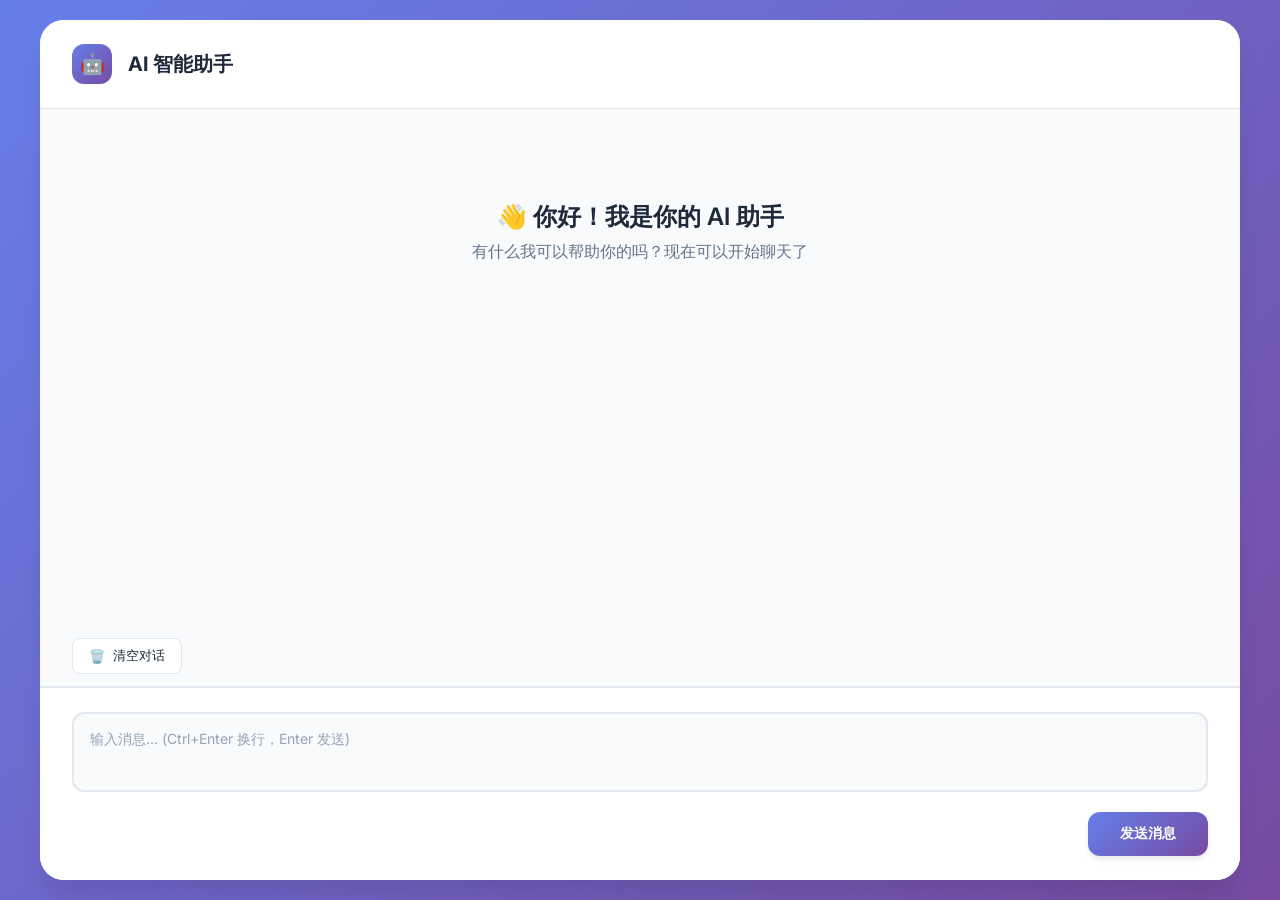
==== spring-ai-chat/src/main/resources/META-INF/resources/spring/ai/chat/index.html @ 581dc32d "feat(chat): 添加聊天UI配置和技能参数功能 - 新增ChatUiConfiguration配置类，集成聊天客户端和MCP工具 - 添加ChatUiProperties配置属性，支持RAG和" ====
<!DOCTYPE html>
<html lang="zh-CN">
<head>
    <title>AI 聊天</title>
    <meta charset="UTF-8">
    <meta name="renderer" content="webkit">
    <meta http-equiv="X-UA-Compatible" content="IE=edge,chrome=1">
    <meta name="viewport" content="width=device-width, initial-scale=1">
    <script src="/marked@17.0.1/lib/marked.umd.js"></script>
    <link href="https://fonts.googleapis.com/css2?family=Inter:wght@300;400;500;600;700&display=swap" rel="stylesheet">
    <style>
        :root {
            --primary-color: #6366f1;
            --primary-hover: #4f46e5;
            --secondary-color: #f1f5f9;
            --text-primary: #1e293b;
            --text-secondary: #64748b;
            --text-muted: #94a3b8;
            --bg-primary: #ffffff;
            --bg-secondary: #f8fafc;
            --border-color: #e2e8f0;
            --success-color: #10b981;
            --error-color: #ef4444;
            --shadow-sm: 0 1px 2px 0 rgba(0, 0, 0, 0.05);
            --shadow-md: 0 4px 6px -1px rgba(0, 0, 0, 0.1);
            --shadow-lg: 0 10px 15px -3px rgba(0, 0, 0, 0.1);
            --shadow-xl: 0 20px 25px -5px rgba(0, 0, 0, 0.1);
        }

        * {
            padding: 0;
            margin: 0;
            box-sizing: border-box;
        }

        body {
            font-family: 'Inter', -apple-system, BlinkMacSystemFont, 'Segoe UI', sans-serif;
            background: linear-gradient(135deg, #667eea 0%, #764ba2 100%);
            height: 100vh;
            width: 100%;
            display: flex;
            align-items: center;
            justify-content: center;
            padding: 20px;
        }

        .container {
            height: 100%;
            max-height: 900px;
            width: 100%;
            max-width: 1200px;
            border-radius: 24px;
            background: var(--bg-primary);
            box-shadow: var(--shadow-xl);
            display: flex;
            flex-direction: column;
            overflow: hidden;
        }

        /* Header */
        .header {
            padding: 24px 32px;
            border-bottom: 1px solid var(--border-color);
            background: var(--bg-primary);
            display: flex;
            align-items: center;
            justify-content: space-between;
            flex-shrink: 0;
        }

        .header-left {
            display: flex;
            align-items: center;
            gap: 16px;
        }

        .logo {
            width: 40px;
            height: 40px;
            border-radius: 12px;
            background: linear-gradient(135deg, #667eea 0%, #764ba2 100%);
            display: flex;
            align-items: center;
            justify-content: center;
            font-size: 20px;
        }

        .header-title {
            font-size: 20px;
            font-weight: 700;
            color: var(--text-primary);
        }

        .header-actions {
            display: flex;
            gap: 8px;
        }

        /* Toolbar */
        .toolbar {
            padding: 12px 32px;
            border-bottom: 1px solid var(--border-color);
            background: var(--bg-secondary);
            display: flex;
            gap: 8px;
            flex-wrap: wrap;
            flex-shrink: 0;
        }

        .toolbar-btn {
            height: 36px;
            padding: 0 16px;
            border: 1px solid var(--border-color);
            background: var(--bg-primary);
            cursor: pointer;
            border-radius: 8px;
            display: flex;
            align-items: center;
            gap: 8px;
            font-size: 13px;
            font-weight: 500;
            color: var(--text-primary);
            transition: all 0.2s;
        }

        .toolbar-btn:hover {
            background: var(--primary-color);
            color: white;
            border-color: var(--primary-color);
            transform: translateY(-1px);
            box-shadow: var(--shadow-md);
        }

        .toolbar-btn:active {
            transform: translateY(0);
        }

        /* Chat Content */
        .content {
            flex: 1;
            padding: 32px;
            overflow-y: auto;
            background: var(--bg-secondary);
        }

        .content::-webkit-scrollbar {
            width: 8px;
        }

        .content::-webkit-scrollbar-track {
            background: transparent;
        }

        .content::-webkit-scrollbar-thumb {
            background: var(--border-color);
            border-radius: 4px;
        }

        .content::-webkit-scrollbar-thumb:hover {
            background: var(--text-muted);
        }

        .welcome-message {
            text-align: center;
            padding: 60px 20px;
            color: var(--text-secondary);
        }

        .welcome-message h2 {
            font-size: 24px;
            font-weight: 600;
            margin-bottom: 8px;
            color: var(--text-primary);
        }

        .item {
            margin-bottom: 24px;
            display: flex;
            width: 100%;
            animation: slideIn 0.3s ease-out;
        }

        @keyframes slideIn {
            from {
                opacity: 0;
                transform: translateY(10px);
            }
            to {
                opacity: 1;
                transform: translateY(0);
            }
        }

        /*.item.item-right {*/
        /*    justify-content: flex-end;*/
        /*}*/

        /*.item.item-center {*/
        /*    justify-content: center;*/
        /*}*/

        /*.item.item-center span {*/
        /*    font-size: 12px;*/
        /*    padding: 6px 12px;*/
        /*    color: var(--text-muted);*/
        /*    background: var(--secondary-color);*/
        /*    border-radius: 12px;*/
        /*}*/

        .bubble {
            max-width: 70%;
            padding: 16px 20px;
            border-radius: 16px;
            position: relative;
            color: var(--text-primary);
            word-wrap: break-word;
            word-break: normal;
            line-height: 1.6;
            box-shadow: var(--shadow-sm);
            order: 2;
        }

        .item-right {
            justify-content: flex-end;
        }

        .item-left .bubble {
            background: var(--bg-primary);
            border: 1px solid var(--border-color);
            border-top-left-radius: 4px;
        }

        .bubble-actions {
            display: flex;
            gap: 8px;
            margin-top: 12px;
            padding-top: 12px;
            border-top: 1px solid var(--border-color);
            opacity: 0;
            transition: opacity 0.2s;
        }

        .bubble:hover .bubble-actions {
            opacity: 1;
        }

        .bubble-action-btn {
            padding: 6px 12px;
            background: var(--bg-secondary);
            border: 1px solid var(--border-color);
            border-radius: 6px;
            font-size: 12px;
            color: var(--text-secondary);
            cursor: pointer;
            transition: all 0.2s;
            display: flex;
            align-items: center;
            gap: 4px;
        }

        .bubble-action-btn:hover {
            background: var(--primary-color);
            color: white;
            border-color: var(--primary-color);
        }

        .item-right .bubble {
            background: linear-gradient(135deg, #667eea 0%, #764ba2 100%);
            color: white;
            border-top-right-radius: 4px;
            justify-content: end;
        }

        .avatar {
            width: 40px;
            height: 40px;
            border-radius: 50%;
            margin: 0 12px;
            flex-shrink: 0;
            overflow: hidden;
            box-shadow: var(--shadow-sm);
        }

        .avatar img {
            width: 100%;
            height: 100%;
            object-fit: cover;
        }

        .item-right .avatar {
            order: 3;
        }

        .item-left .avatar {
            order: 1;
        }

        /* Input Area */
        .input-area {
            border-top: 1px solid var(--border-color);
            padding: 24px 32px;
            background: var(--bg-primary);
            flex-shrink: 0;
        }

        textarea {
            width: 100%;
            min-height: 80px;
            padding: 16px;
            font-size: 14px;
            font-family: inherit;
            border: 2px solid var(--border-color);
            border-radius: 12px;
            resize: none;
            outline: none;
            transition: all 0.2s;
            background: var(--bg-secondary);
        }

        textarea:focus {
            border-color: var(--primary-color);
            background: var(--bg-primary);
            box-shadow: 0 0 0 3px rgba(99, 102, 241, 0.1);
        }

        textarea::placeholder {
            color: var(--text-muted);
        }

        .button-area {
            display: flex;
            justify-content: flex-end;
            margin-top: 16px;
        }

        .button-area button {
            height: 44px;
            padding: 0 32px;
            background: linear-gradient(135deg, #667eea 0%, #764ba2 100%);
            color: white;
            border: none;
            border-radius: 12px;
            font-size: 14px;
            font-weight: 600;
            cursor: pointer;
            transition: all 0.2s;
            box-shadow: var(--shadow-md);
        }

        .button-area button:hover:not(:disabled) {
            transform: translateY(-2px);
            box-shadow: var(--shadow-lg);
        }

        .button-area button:active:not(:disabled) {
            transform: translateY(0);
        }

        .button-area button:disabled {
            opacity: 0.6;
            cursor: not-allowed;
        }

        /* Modal */
        .modal-overlay {
            position: fixed;
            top: 0;
            left: 0;
            width: 100%;
            height: 100%;
            background: rgba(0, 0, 0, 0.5);
            backdrop-filter: blur(4px);
            z-index: 1000;
            display: flex;
            justify-content: center;
            align-items: center;
            animation: fadeIn 0.2s ease-out;
        }

        @keyframes fadeIn {
            from { opacity: 0; }
            to { opacity: 1; }
        }

        .modal-content {
            background: var(--bg-primary);
            border-radius: 16px;
            width: 90%;
            max-width: 900px;
            max-height: 80vh;
            display: flex;
            flex-direction: column;
            box-shadow: var(--shadow-xl);
            animation: slideUp 0.3s ease-out;
        }

        @keyframes slideUp {
            from {
                opacity: 0;
                transform: translateY(20px);
            }
            to {
                opacity: 1;
                transform: translateY(0);
            }
        }

        .modal-header {
            display: flex;
            justify-content: space-between;
            align-items: center;
            padding: 24px 32px;
            border-bottom: 1px solid var(--border-color);
        }

        .modal-header h3 {
            font-size: 20px;
            font-weight: 600;
            color: var(--text-primary);
        }

        .close-button {
            width: 32px;
            height: 32px;
            border-radius: 8px;
            display: flex;
            align-items: center;
            justify-content: center;
            cursor: pointer;
            font-size: 24px;
            color: var(--text-muted);
            transition: all 0.2s;
        }

        .close-button:hover {
            background: var(--secondary-color);
            color: var(--text-primary);
        }

        .modal-body {
            padding: 32px;
            overflow-y: auto;
            flex: 1;
        }

        /* Table */
        .knowledge-table {
            width: 100%;
            border-collapse: collapse;
            margin-top: 8px;
        }

        .knowledge-table th,
        .knowledge-table td {
            padding: 16px 12px;
            text-align: left;
            border-bottom: 1px solid var(--border-color);
        }

        .knowledge-table th {
            background: var(--secondary-color);
            font-weight: 600;
            color: var(--text-secondary);
            font-size: 12px;
            text-transform: uppercase;
            letter-spacing: 0.5px;
        }

        .knowledge-table tr:hover {
            background: var(--bg-secondary);
        }

        .action-btn {
            padding: 6px 12px;
            border: 1px solid var(--border-color);
            background: var(--bg-primary);
            cursor: pointer;
            border-radius: 6px;
            font-size: 12px;
            font-weight: 500;
            transition: all 0.2s;
        }

        .action-btn:hover {
            background: var(--error-color);
            color: white;
            border-color: var(--error-color);
        }

        /* Toast */
        #toast-notification {
            position: fixed;
            top: 24px;
            left: 50%;
            transform: translateX(-50%) translateY(-100px);
            padding: 14px 28px;
            border-radius: 12px;
            color: white;
            font-weight: 600;
            font-size: 14px;
            opacity: 0;
            visibility: hidden;
            transition: all 0.3s;
            z-index: 2000;
            box-shadow: var(--shadow-lg);
        }

        #toast-notification.show {
            opacity: 1;
            visibility: visible;
            transform: translateX(-50%) translateY(0);
        }

        #toast-notification.success {
            background: linear-gradient(135deg, #10b981 0%, #059669 100%);
        }

        #toast-notification.error {
            background: linear-gradient(135deg, #ef4444 0%, #dc2626 100%);
        }

        /* Thinking Container */
        .thinking-container {
            margin-bottom: 16px;
            border: 1px solid var(--border-color);
            border-radius: 12px;
            background: var(--bg-secondary);
            overflow: hidden;
        }

        .thinking-header {
            padding: 12px 16px;
            background: var(--bg-primary);
            cursor: pointer;
            display: flex;
            align-items: center;
            justify-content: space-between;
            user-select: none;
            transition: background 0.2s;
        }

        .thinking-header:hover {
            background: var(--secondary-color);
        }

        .thinking-title {
            font-size: 13px;
            color: var(--text-secondary);
            font-weight: 600;
            display: flex;
            align-items: center;
            gap: 8px;
        }

        .thinking-arrow {
            font-size: 12px;
            transition: transform 0.3s;
            color: var(--text-muted);
        }

        .thinking-arrow.expanded {
            transform: rotate(90deg);
        }

        .thinking-content {
            max-height: 0;
            overflow: hidden;
            transition: max-height 0.3s ease-out;
        }

        .thinking-content.expanded {
            max-height: 500px;
            overflow-y: auto;
            border-top: 1px solid var(--border-color);
        }

        .thinking-body {
            padding: 16px;
            font-size: 13px;
            line-height: 1.6;
            color: var(--text-secondary);
        }

        /* Skills Modal Specific */
        .skills-modal-layout {
            display: flex;
            max-width: 1200px;
            gap: 0;
            flex-direction: row;
        }

        .skills-sidebar {
            width: 280px;
            border-right: 1px solid var(--border-color);
            display: flex;
            flex-direction: column;
            background: var(--bg-secondary);
        }

        .skills-sidebar-header {
            padding: 24px;
            border-bottom: 1px solid var(--border-color);
        }

        .skills-sidebar-header h3 {
            font-size: 18px;
            font-weight: 600;
            color: var(--text-primary);
        }

        .skills-list {
            flex: 1;
            overflow-y: auto;
            padding: 16px;
        }

        .skill-item {
            padding: 16px;
            margin-bottom: 12px;
            border: 1px solid var(--border-color);
            border-radius: 12px;
            cursor: pointer;
            transition: all 0.2s;
            background: var(--bg-primary);
        }

        .skill-item:hover {
            border-color: var(--primary-color);
            background: var(--bg-secondary);
            transform: translateX(4px);
        }

        .skill-item.selected {
            background: linear-gradient(135deg, rgba(99, 102, 241, 0.1) 0%, rgba(118, 75, 162, 0.1) 100%);
            border-color: var(--primary-color);
            box-shadow: 0 0 0 2px rgba(99, 102, 241, 0.1);
        }

        .skill-item-name {
            font-weight: 600;
            font-size: 14px;
            color: var(--text-primary);
        }

        .skills-detail-panel {
            flex: 1;
            display: flex;
            flex-direction: column;
            background: var(--bg-primary);
        }

        .skills-detail-header {
            padding: 24px 32px;
            border-bottom: 1px solid var(--border-color);
            display: flex;
            justify-content: space-between;
            align-items: center;
        }

        .skills-detail-title {
            font-size: 20px;
            font-weight: 600;
            color: var(--text-primary);
        }

        .skills-detail-body {
            flex: 1;
            overflow-y: auto;
            padding: 32px;
        }

        .detail-section {
            margin-bottom: 24px;
            padding: 20px;
            border-radius: 12px;
            background: var(--bg-secondary);
        }

        .detail-section-title {
            font-size: 14px;
            font-weight: 600;
            color: var(--text-secondary);
            margin-bottom: 12px;
            text-transform: uppercase;
            letter-spacing: 0.5px;
        }

        .tools-tags {
            display: flex;
            flex-wrap: wrap;
            gap: 8px;
        }

        .tool-tag {
            padding: 6px 12px;
            background: linear-gradient(135deg, rgba(99, 102, 241, 0.1) 0%, rgba(118, 75, 162, 0.1) 100%);
            color: var(--primary-color);
            border-radius: 16px;
            font-size: 12px;
            font-weight: 500;
            border: 1px solid rgba(99, 102, 241, 0.2);
        }

        .param-input-group {
            margin-bottom: 16px;
        }

        .param-label {
            display: block;
            font-size: 13px;
            font-weight: 500;
            color: var(--text-primary);
            margin-bottom: 8px;
        }

        .param-input {
            width: 100%;
            padding: 10px 14px;
            border: 2px solid var(--border-color);
            border-radius: 8px;
            font-size: 13px;
            font-family: inherit;
            transition: all 0.2s;
            outline: none;
            background: var(--bg-primary);
            color: var(--text-primary);
        }

        .param-input:focus {
            border-color: var(--primary-color);
            box-shadow: 0 0 0 3px rgba(99, 102, 241, 0.1);
        }

        .param-input.param-textarea {
            min-height: 80px;
            resize: vertical;
        }

        .param-input select {
            cursor: pointer;
            appearance: none;
            background-image: url("data:image/svg+xml,%3Csvg xmlns='http://www.w3.org/2000/svg' width='12' height='12' viewBox='0 0 12 12'%3E%3Cpath fill='%23667eea' d='M6 9L1 4h10z'/%3E%3C/svg%3E");
            background-repeat: no-repeat;
            background-position: right 12px center;
            padding-right: 36px;
        }

        .send-skill-btn {
            width: 100%;
            padding: 14px;
            background: linear-gradient(135deg, #667eea 0%, #764ba2 100%);
            color: white;
            border: none;
            border-radius: 12px;
            font-size: 14px;
            font-weight: 600;
            cursor: pointer;
            transition: all 0.2s;
            box-shadow: var(--shadow-md);
        }

        .send-skill-btn:hover {
            transform: translateY(-2px);
            box-shadow: var(--shadow-lg);
        }

        /* Responsive */
        @media (max-width: 768px) {
            body {
                padding: 0;
            }

            .container {
                border-radius: 0;
                max-height: 100vh;
            }

            .header, .toolbar, .input-area {
                padding-left: 16px;
                padding-right: 16px;
            }

            .content {
                padding: 16px;
            }

            .bubble {
                max-width: 85%;
            }

            .skills-modal-layout {
                flex-direction: column;
            }

            .skills-sidebar {
                width: 100%;
                max-height: 200px;
            }
        }
    </style>
</head>
<body>
<div class="container">
    <!-- Header -->
    <div class="header">
        <div class="header-left">
            <div class="logo">🤖</div>
            <div class="header-title">AI 智能助手</div>
        </div>
        <div class="header-actions">
            <!-- 可以添加更多头部操作按钮 -->
        </div>
    </div>

    <!-- Chat Content -->
    <div class="content" id="mainContent">
        <div class="welcome-message">
            <h2>👋 你好！我是你的 AI 助手</h2>
            <p>有什么我可以帮助你的吗？现在可以开始聊天了</p>
        </div>
    </div>

    <!-- Toolbar -->
    <div class="toolbar">
        <button class="toolbar-btn" onclick="clearChat()">
            <span>🗑️</span>
            <span>清空对话</span>
        </button>
        <button class="toolbar-btn" id="file-input-button" onclick="toggleFileUpload()" style="display: none;">
            <span>📄</span>
            <span>上传文件</span>
            <input type="file" id="file-input" accept="*/*" style="display: none;">
        </button>
        <button class="toolbar-btn" id="repo-button" onclick="openModal()" style="display: none;">
            <span>📚</span>
            <span>知识库</span>
        </button>
        <button class="toolbar-btn" id="tools-button" onclick="openToolsModal()" style="display: none;">
            <span>🔧</span>
            <span>工具库</span>
        </button>
        <button class="toolbar-btn" id="skills-button" onclick="openSkillsModal()" style="display: none;">
            <span>🧠</span>
            <span>技能库</span>
        </button>
    </div>

    <!-- Input Area -->
    <div class="input-area">
        <textarea id="textarea" placeholder="输入消息... (Ctrl+Enter 换行，Enter 发送)"></textarea>
        <div class="button-area">
            <button id="send-btn" onclick="send()">发送消息</button>
        </div>
    </div>

    <!-- Toast Notification -->
    <div id="toast-notification"></div>

    <!-- Knowledge Modal -->
    <div id="modal-overlay" class="modal-overlay" style="display: none;">
        <div class="modal-content">
            <div class="modal-header">
                <h3>知识库管理</h3>
                <div class="close-button" onclick="closeModal()">&times;</div>
            </div>
            <div class="modal-body">
                <table id="knowledge-table" class="knowledge-table">
                    <thead>
                    <tr>
                        <th>文档名称</th>
                        <th>大小</th>
                        <th>上传时间</th>
                        <th>操作</th>
                    </tr>
                    </thead>
                    <tbody id="table-body"></tbody>
                </table>
            </div>
        </div>
    </div>

    <!-- Tools Modal -->
    <div id="tools-modal-overlay" class="modal-overlay" style="display: none;">
        <div class="modal-content">
            <div class="modal-header">
                <h3>工具选择</h3>
                <div class="close-button" onclick="closeToolsModal()">&times;</div>
            </div>
            <div class="modal-body">
                <div id="tools-list"></div>
            </div>
        </div>
    </div>

    <!-- Skills Modal -->
    <div id="skills-modal-overlay" class="modal-overlay" style="display: none;">
        <div class="modal-content skills-modal-layout">
            <div class="skills-sidebar">
                <div class="skills-sidebar-header">
                    <h3>技能库</h3>
                </div>
                <div class="skills-list" id="skills-list"></div>
            </div>
            <div class="skills-detail-panel">
                <div class="skills-detail-header">
                    <h3 class="skills-detail-title" id="skill-detail-title">技能详情</h3>
                    <div class="close-button" onclick="closeSkillsModal()">&times;</div>
                </div>
                <div class="skills-detail-body" id="skills-detail">
                    <div style="padding: 40px; text-align: center; color: var(--text-muted);">
                        <p style="font-size: 16px; margin-bottom: 8px;">请选择一个技能查看详情</p>
                    </div>
                </div>
            </div>
        </div>
    </div>
</div>

<script type="module">
    import {createParser} from "/eventsource-parser@3.0.6/dist/index.js";

    let conversationId = Math.random().toString(12);
    const aiImage = "/spring/ai/chat/ai.jpg";
    const userImage = "/spring/ai/chat/user.png";
    const mainContent = document.getElementById('mainContent');
    const textarea = document.getElementById('textarea');
    const sendBtn = document.getElementById("send-btn");
    const fileInputButton = document.getElementById('file-input-button');
    const fileInput = document.getElementById('file-input');
    const repoButton = document.getElementById('repo-button');
    const toast = document.getElementById('toast-notification');
    const modalOverlay = document.getElementById('modal-overlay');
    const tableBody = document.getElementById('table-body');
    const toolsModalOverlay = document.getElementById('tools-modal-overlay');
    const toolsList = document.getElementById('tools-list');
    const skillsModalOverlay = document.getElementById('skills-modal-overlay');
    const skillsListContainer = document.getElementById('skills-list');
    const skillsDetailContainer = document.getElementById('skills-detail');

    let answerTextContent = null;
    let answerText = "";
    let reasonAnswerTextContent = null;
    let reasonAnswerText = "";
    let selectedTools = [];
    let currentSelectedSkill = null;
    let skillParams = {};
    let tools = []

    // Global functions
    window.send = send;
    window.clearChat = clearChat;
    window.toggleFileUpload = toggleFileUpload;
    window.handleFileUpload = handleFileUpload;
    window.openModal = openModal;
    window.closeModal = closeModal;
    window.openToolsModal = openToolsModal;
    window.closeToolsModal = closeToolsModal;
    window.loadKnowledgeData = loadKnowledgeData;
    window.deleteDocument = deleteDocument;
    window.openSkillsModal = openSkillsModal;
    window.closeSkillsModal = closeSkillsModal;
    window.loadSkillsData = loadSkillsData;
    window.selectSkill = selectSkill;
    window.sendSkillRequest = sendSkillRequest;

    document.addEventListener('DOMContentLoaded', () => {
        // Check upload feature
        fetch('/spring/ai/chat/upload')
            .then(response => {
                if (!response.ok) throw new Error('Network response was not ok');
                return response.json();
            })
            .then(data => {
                if (data) {
                    fileInputButton.style.display = 'flex';
                    repoButton.style.display = 'flex';
                }
            })
            .catch(_ => console.debug("不开启上传按钮"));

        // Check tools
        fetch('/spring/ai/chat/tools')
            .then(response => {
                if (!response.ok) throw new Error('Network response was not ok');
                return response.json();
            })
            .then(data => {
                console.log('工具列表:', data);
                if (data && data.length > 0) {
                    tools = data;
                    document.getElementById('tools-button').style.display = 'flex';
                }
            })
            .catch(_ => console.debug("不显示工具按钮"));

        // Check skills
        fetch('/spring/ai/chat/skills')
            .then(response => {
                if (!response.ok) throw new Error('Network response was not ok');
                return response.json();
            })
            .then(data => {
                console.log('技能列表:', data);
                if (data && data.length > 0) {
                    document.getElementById('skills-button').style.display = 'flex';
                }
            })
            .catch(_ => console.debug("不显示技能库按钮"));
    });

    textarea.addEventListener('keydown', (event) => {
        if (event.key === 'Enter' && event.ctrlKey) {
            event.preventDefault();
            const start = textarea.selectionStart;
            const end = textarea.selectionEnd;
            textarea.value = textarea.value.substring(0, start) + '\n' + textarea.value.substring(end);
            textarea.setSelectionRange(start + 1, start + 1);
        }
        if (event.key === 'Enter' && !event.shiftKey && !event.ctrlKey) {
            event.preventDefault();
            send();
        }
    });

    modalOverlay.addEventListener('click', function (event) {
        if (event.target === modalOverlay) closeModal();
    });

    toolsModalOverlay.addEventListener('click', function (event) {
        if (event.target === toolsModalOverlay) closeToolsModal();
    });

    skillsModalOverlay.addEventListener('click', function (event) {
        if (event.target === skillsModalOverlay) closeSkillsModal();
    });

    function scrollToBottom() {
        mainContent.scrollTop = mainContent.scrollHeight;
    }

    function buildUserMessage(message) {
        let userItem = document.createElement('div');
        userItem.className = 'item item-right';
        userItem.innerHTML = `
            <div class="bubble bubble-right">${marked.parse(message)}</div>
            <div class="avatar"><img src="${userImage}" alt="用户"/></div>
        `;
        mainContent.appendChild(userItem);
        scrollToBottom();
    }

    function buildBotMessage(id) {
        let assistantItem = document.createElement('div');
        assistantItem.className = 'item item-left';
        assistantItem.innerHTML = `
            <div class="avatar"><img src="${aiImage}" alt="AI"/></div>
            <div class="bubble bubble-left">
                <div class="thinking-container" id="thinking-${id}">
                    <div class="thinking-header" onclick="window.toggleThinking('${id}')">
                        <span class="thinking-title">💭 思考过程</span>
                        <span class="thinking-arrow" id="arrow-${id}">▶</span>
                    </div>
                    <div class="thinking-content" id="thinking-content-${id}">
                        <div class="thinking-body" id="thinking-body-${id}"></div>
                    </div>
                </div>
                <div id="${id}" style="margin: 16px"></div>
                <div class="bubble-actions">
                    <button class="bubble-action-btn" onclick="window.copyMarkdown('${id}')">
                        <span>📋</span>
                        <span>复制</span>
                    </button>
                </div>
            </div>
        `;
        mainContent.appendChild(assistantItem);
        scrollToBottom();
    }

    window.toggleThinking = function (id) {
        const thinkingContent = document.getElementById(`thinking-content-${id}`);
        const arrow = document.getElementById(`arrow-${id}`);

        if (thinkingContent.classList.contains('expanded')) {
            thinkingContent.classList.remove('expanded');
            arrow.textContent = '▶';
        } else {
            thinkingContent.classList.add('expanded');
            arrow.textContent = '▼';
        }
    };

    window.copyMarkdown = function (id) {
        const messageElement = document.getElementById(id);
        if (!messageElement) {
            showToast('消息未找到', 'error');
            return;
        }

        const textContent = messageElement.textContent;

        if (!textContent || textContent.trim() === '') {
            showToast('没有可复制的内容', 'error');
            return;
        }

        navigator.clipboard.writeText(textContent).then(() => {
            showToast('复制成功！', 'success');
        }).catch(err => {
            console.error('复制失败:', err);
            showToast('复制失败，请手动复制', 'error');
        });
    };

    function enableSendBtn() {
        textarea.disabled = false;
        sendBtn.disabled = false;
        sendBtn.textContent = '发送消息';
    }

    function disableSendBtn() {
        textarea.value = '';
        textarea.disabled = true;
        sendBtn.disabled = true;
        sendBtn.textContent = '发送中...';
    }

    function showToast(message, type = 'success') {
        toast.textContent = message;
        toast.className = 'show';
        toast.classList.add(type);
        setTimeout(() => {
            toast.className = toast.className.replace('show', '');
        }, 3000);
    }

    function send() {
        const id = Date.now();
        let text = textarea.value.trim();

        if (!text) {
            buildUserMessage(id);
            answerTextContent = document.getElementById(id);
            answerTextContent.textContent = "抱歉，请输入内容。";
            scrollToBottom();
            answerTextContent = null;
            return;
        }

        buildUserMessage(text);
        disableSendBtn();
        buildBotMessage(id);

        answerTextContent = document.getElementById(id);
        reasonAnswerTextContent = document.getElementById(`thinking-body-${id}`);

        const selectedToolNames = selectedTools;
        console.log('当前选择的工具:', selectedToolNames);

        fetch('/spring/ai/chat/stream', {
            method: 'POST',
            headers: {
                'Content-Type': 'application/json',
                'Accept': 'text/event-stream'
            },
            body: JSON.stringify({message: text, conversationId: conversationId, tools: selectedToolNames}),
        })
        .then(response => {
            if (!response.ok) throw new Error('Network response was not ok');
            return response.body;
        })
        .then(body => {
            const reader = body.getReader();
            const decoder = new TextDecoder();
            const parser = createParser({
                onEvent: (event) => {
                    // console.log('接收事件:', event);
                    let data = JSON.parse(event.data);

                    reasonAnswerText += data.reasoningContent;
                    reasonAnswerTextContent.innerHTML = marked.parse(reasonAnswerText);

                    answerText += data.content;
                    answerTextContent.innerHTML = marked.parse(answerText);

                    scrollToBottom();
                }
            });

            function read() {
                return reader.read().then(({done, value}) => {
                    if (done) {
                        console.log("接收完成");
                        enableSendBtn();
                        answerTextContent = null;
                        answerText = "";
                        reasonAnswerTextContent = null;
                        reasonAnswerText = "";
                        return;
                    }

                    const chunk = decoder.decode(value, { stream: true });
                    // console.log("接收数据:", chunk);
                    parser.feed(chunk);
                    read();
                });
            }

            read();
        })
        .catch(error => {
            answerTextContent.textContent += " 抱歉，发送消息失败。";
            scrollToBottom();
            answerTextContent = null;
            reasonAnswerTextContent = null;
            console.error('发送失败:', error);
            enableSendBtn();
        });
    }

    function clearChat() {
        mainContent.innerHTML = `
            <div class="welcome-message">
                <h2>👋 你好！我是你的 AI 助手</h2>
                <p>有什么我可以帮助你的吗？现在可以开始聊天了</p>
            </div>
        `;
        conversationId = Math.random().toString(12);
    }

    function toggleFileUpload() {
        fileInput.click();
    }

    function handleFileUpload(event) {
        const file = event.target.files[0];
        if (!file) return;

        const formData = new FormData();
        formData.append('file', file);

        fetch('/spring/ai/chat/upload', {
            method: 'POST',
            body: formData,
        })
        .then(response => {
            if (!response.ok) throw new Error('Network response was not ok');
            return response.json();
        })
        .then(data => {
            if (data) {
                showToast(`文档 "${file.name}" 上传成功！`, 'success');
            }
        })
        .catch(error => {
            console.error('上传失败:', error);
            showToast('上传失败，请检查网络或联系管理员。', 'error');
        });
    }

    fileInput.addEventListener('change', window.handleFileUpload);

    function openToolsModal() {
        toolsModalOverlay.style.display = 'flex';
        loadTools();
    }

    function closeToolsModal() {
        toolsModalOverlay.style.display = 'none';
    }

    function loadTools() {
        toolsList.innerHTML = '<div style="padding: 20px; text-align: center; color: var(--text-muted);">加载中...</div>';

        fetch('/spring/ai/chat/tools')
            .then(response => {
                if (!response.ok) throw new Error('Network response was not ok');
                return response.json();
            })
            .then(data => {
                toolsList.innerHTML = '';

                if (data && data.length > 0) {
                    data.forEach(tool => {
                        const toolDiv = document.createElement('div');
                        toolDiv.style.cssText = 'padding: 16px; margin-bottom: 12px; border: 2px solid var(--border-color); border-radius: 12px; display: flex; align-items: center; gap: 12px; transition: all 0.2s;';
                        toolDiv.onmouseover = () => {
                            toolDiv.style.borderColor = 'var(--primary-color)';
                            toolDiv.style.background = 'var(--bg-secondary)';
                        };
                        toolDiv.onmouseout = () => {
                            toolDiv.style.borderColor = 'var(--border-color)';
                            toolDiv.style.background = 'var(--bg-primary)';
                        };

                        const checkbox = document.createElement('input');
                        checkbox.type = 'checkbox';
                        checkbox.value = tool.name;
                        checkbox.checked = selectedTools.includes(tool.name);
                        checkbox.style.cssText = 'width: 18px; height: 18px; cursor: pointer;';
                        checkbox.addEventListener('change', (e) => {
                            if (e.target.checked) {
                                selectedTools.push(tool.name);
                            } else {
                                selectedTools = selectedTools.filter(t => t !== tool.name);
                            }
                        });

                        const toolInfo = document.createElement('div');
                        toolInfo.style.cssText = 'flex: 1;';

                        const toolName = document.createElement('div');
                        toolName.textContent = tool.label || tool.title || tool.name;
                        toolName.style.cssText = 'font-weight: 600; font-size: 14px; color: var(--text-primary); margin-bottom: 4px;';

                        const toolDesc = document.createElement('div');
                        if (tool.description)
                            toolDesc.textContent = `${tool.description}`;
                        else
                            toolDesc.textContent = `${tool.name} (v${tool.version})`;
                        toolDesc.style.cssText = 'color: var(--text-muted); font-size: 12px;';

                        toolInfo.appendChild(toolName);
                        toolInfo.appendChild(toolDesc);

                        toolDiv.appendChild(checkbox);
                        toolDiv.appendChild(toolInfo);
                        toolsList.appendChild(toolDiv);
                    });
                } else {
                    toolsList.innerHTML = '<div style="padding: 40px; text-align: center; color: var(--text-muted);">暂无可用工具</div>';
                }
            })
            .catch(error => {
                console.error('加载工具失败:', error);
                toolsList.innerHTML = '<div style="padding: 40px; text-align: center; color: var(--error-color);">加载失败，请稍后重试</div>';
            });
    }

    function openModal() {
        modalOverlay.style.display = 'flex';
        loadKnowledgeData();
    }

    function closeModal() {
        modalOverlay.style.display = 'none';
    }

    function loadKnowledgeData() {
        tableBody.innerHTML = '<tr><td colspan="5" style="text-align: center; padding: 40px; color: var(--text-muted);">加载中...</td></tr>';

        fetch('/spring/ai/chat/knowledge')
            .then(response => {
                if (!response.ok) throw new Error('Network response was not ok');
                return response.json();
            })
            .then(data => {
                console.debug('data', data);
                tableBody.innerHTML = '';

                if (data && data.length > 0) {
                    data.forEach(item => {
                        const row = document.createElement('tr');
                        const fileSize = formatFileSize(item.size);
                        const formattedDate = formatDate(item.uploadTime);

                        row.innerHTML = `
                            <td>${truncateText(item.fileName, 30)}</td>
                            <td>${fileSize}</td>
                            <td>${formattedDate}</td>
                            <td>
                                <button class="action-btn" onclick="deleteDocument('${item.id}', this)">删除</button>
                            </td>
                        `;
                        tableBody.appendChild(row);
                    });
                } else {
                    const emptyRow = document.createElement('tr');
                    emptyRow.innerHTML = '<td colspan="5" style="text-align: center; padding: 40px; color: var(--text-muted);">暂无知识库文档</td>';
                    tableBody.appendChild(emptyRow);
                }
            })
            .catch(error => {
                console.error('加载知识库失败:', error);
                tableBody.innerHTML = '<tr><td colspan="5" style="text-align: center; padding: 40px; color: var(--error-color);">加载失败，请稍后重试</td></tr>';
            });
    }

    function deleteDocument(docId, element) {
        if (confirm('确定要删除这个文档吗？')) {
            fetch(`/spring/ai/chat/knowledge/${docId}`, { method: 'DELETE' })
                .then(response => response.json())
                .then(data => {
                    if (data) {
                        element.closest('tr').remove();
                        showToast('知识库删除成功', 'success');
                    }
                })
                .catch(error => {
                    console.error('删除失败:', error);
                    showToast('文档删除失败，请稍后重试', 'error');
                });
        }
    }

    function truncateText(text, maxLength) {
        if (text.length <= maxLength) return text;
        return text.substr(0, maxLength) + '...';
    }

    function formatFileSize(bytes) {
        if (bytes === 0) return '0 Bytes';
        const k = 1024;
        const sizes = ['Bytes', 'KB', 'MB', 'GB'];
        const i = Math.floor(Math.log(bytes) / Math.log(k));
        return Number.parseFloat((bytes / Math.pow(k, i)).toFixed(2)) + ' ' + sizes[i];
    }

    function formatDate(dateString) {
        if (!dateString) return '未知';
        const date = new Date(dateString);
        return date.toLocaleDateString('zh-CN', {
            year: 'numeric',
            month: '2-digit',
            day: '2-digit',
            hour: '2-digit',
            minute: '2-digit'
        });
    }

    function openSkillsModal() {
        skillsModalOverlay.style.display = 'flex';
        loadSkillsData();
    }

    function closeSkillsModal() {
        skillsModalOverlay.style.display = 'none';
    }

    function loadSkillsData() {
        skillsListContainer.innerHTML = '<div style="padding: 20px; text-align: center; color: var(--text-muted);">加载中...</div>';
        skillsDetailContainer.innerHTML = '<div style="padding: 40px; text-align: center; color: var(--text-muted);"><p style="font-size: 16px; margin-bottom: 8px;">请选择一个技能查看详情</p></div>';

        fetch('/spring/ai/chat/skills')
            .then(response => {
                if (!response.ok) throw new Error('Network response was not ok');
                return response.json();
            })
            .then(data => {
                skillsListContainer.innerHTML = '';

                if (data && data.length > 0) {
                    data.forEach((skill, index) => {
                        const skillItem = document.createElement('div');
                        skillItem.className = 'skill-item';
                        skillItem.onclick = () => selectSkill(skill, skillItem);

                        const skillName = document.createElement('div');
                        skillName.className = 'skill-item-name';
                        skillName.textContent = skill.name;

                        skillItem.appendChild(skillName);
                        skillsListContainer.appendChild(skillItem);
                    });
                } else {
                    skillsListContainer.innerHTML = '<div style="padding: 20px; text-align: center; color: var(--text-muted);">暂无可用技能</div>';
                }
            })
            .catch(error => {
                console.error('加载技能失败:', error);
                skillsListContainer.innerHTML = '<div style="padding: 40px; text-align: center; color: var(--error-color);">加载失败，请稍后重试</div>';
            });
    }

    function selectSkill(skill, element) {
        currentSelectedSkill = skill;
        skillParams = {};

        const allItems = skillsListContainer.querySelectorAll('.skill-item');
        allItems.forEach(item => item.classList.remove('selected'));
        element.classList.add('selected');

        document.getElementById('skill-detail-title').textContent = skill.name;
        skillsDetailContainer.innerHTML = '';

        // Part 1: Tools
        const toolsSection = document.createElement('div');
        toolsSection.className = 'detail-section';
        toolsSection.innerHTML = `
            <div class="detail-section-title">使用工具</div>
            <div class="tools-tags" id="tools-tags"></div>
        `;

        const toolsTagsContainer = toolsSection.querySelector('#tools-tags');
        if (skill.tools && skill.tools.length > 0) {
            skill.tools.forEach(tool => {
                const tag = document.createElement('span');
                tag.className = 'tool-tag';
                let tagTool = tools.find(t => t.name === tool)
                tag.textContent = tagTool ? tagTool.label : tool;
                toolsTagsContainer.appendChild(tag);
            });
        } else {
            toolsTagsContainer.innerHTML = '<span style="color: var(--text-muted); font-size: 13px;">无指定工具</span>';
        }
        skillsDetailContainer.appendChild(toolsSection);

        // Part 2: Content
        const contentSection = document.createElement('div');
        contentSection.className = 'detail-section';
        contentSection.innerHTML = `
            <div class="detail-section-title">技能说明</div>
            <div class="detail-section-content" style="line-height: 1.8; color: var(--text-primary);"></div>
        `;

        if (skill.skill && skill.skill.content) {
            contentSection.querySelector('.detail-section-content').innerHTML = marked.parse(skill.skill.content);
        } else {
            contentSection.querySelector('.detail-section-content').innerHTML = '<span style="color: var(--text-muted);">无详细说明</span>';
        }
        skillsDetailContainer.appendChild(contentSection);

        // Part 3: Parameters
        const paramsSection = document.createElement('div');
        paramsSection.className = 'detail-section';
        paramsSection.innerHTML = `
            <div class="detail-section-title">参数设置</div>
            <div id="params-container" style="display: flex; flex-direction: column; gap: 16px;"></div>
        `;

        const paramsContainer = paramsSection.querySelector('#params-container');
        if (skill.params && skill.params.length > 0) {
            skill.params.forEach(param => {
                const paramGroup = document.createElement('div');
                paramGroup.className = 'param-input-group';
                
                const requiredMark = param.required ? '<span style="color: var(--error-color); margin-left: 4px;">*</span>' : '';
                const labelHtml = `<label class="param-label">${param.label}${requiredMark}</label>`;
                
                let inputHtml = '';
                if (param.type === 'SELECT') {
                    inputHtml = `<select class="param-input" data-param="${param.name}" data-required="${param.required}">`;
                    if (!param.required) {
                        inputHtml += '<option value="">请选择</option>';
                    }
                    if (param.options && param.options.length > 0) {
                        param.options.forEach(option => {
                            const selected = param.defaultValue === option.value ? 'selected' : '';
                            inputHtml += `<option value="${option.value}" ${selected}>${option.label}</option>`;
                        });
                    }
                    inputHtml += '</select>';
                } else if (param.type === 'TEXT_AREA') {
                    const placeholder = param.placeholder || `请输入${param.label}`;
                    const defaultValue = param.defaultValue || '';
                    inputHtml = `<textarea class="param-input param-textarea" placeholder="${placeholder}" data-param="${param.name}" data-required="${param.required}">${defaultValue}</textarea>`;
                } else {
                    // TEXT type (default)
                    const placeholder = param.placeholder || `请输入${param.label}`;
                    const defaultValue = param.defaultValue || '';
                    inputHtml = `<input type="text" class="param-input" placeholder="${placeholder}" value="${defaultValue}" data-param="${param.name}" data-required="${param.required}">`;
                }
                
                paramGroup.innerHTML = labelHtml + inputHtml;

                const input = paramGroup.querySelector('.param-input');
                input.addEventListener('input', (e) => {
                    skillParams[param.name] = e.target.value;
                });
                if (param.type === 'SELECT') {
                    input.addEventListener('change', (e) => {
                        skillParams[param.name] = e.target.value;
                    });
                    // Initialize default value for SELECT
                    if (param.defaultValue) {
                        skillParams[param.name] = param.defaultValue;
                    }
                }

                paramsContainer.appendChild(paramGroup);
            });
        } else {
            paramsContainer.innerHTML = '<span style="color: var(--text-muted); font-size: 13px;">无需设置参数</span>';
        }
        skillsDetailContainer.appendChild(paramsSection);

        // Part 4: Send Button
        const actionSection = document.createElement('div');
        actionSection.style.marginTop = '24px';
        const sendSkillBtn = document.createElement('button');
        sendSkillBtn.className = 'send-skill-btn';
        sendSkillBtn.textContent = '应用技能并发送';
        sendSkillBtn.onclick = () => sendSkillRequest();
        actionSection.appendChild(sendSkillBtn);
        skillsDetailContainer.appendChild(actionSection);
    }

    function sendSkillRequest() {
        if (!currentSelectedSkill) {
            showToast('请先选择一个技能', 'error');
            return;
        }

        // Validate required parameters based on params definition
        const missingParams = [];
        if (currentSelectedSkill.params && currentSelectedSkill.params.length > 0) {
            currentSelectedSkill.params.forEach(param => {
                if (param.required) {
                    const value = skillParams[param.name];
                    if (!value || value.trim() === '') {
                        missingParams.push(param.label || param.name);
                    }
                }
            });
        }

        if (missingParams.length > 0) {
            showToast(`请填写完整参数：${missingParams.join(', ')}`, 'error');
            return;
        }

        // Build prompt content by replacing placeholders with parameter values
        let promptContent = currentSelectedSkill.skill.content;
        if (currentSelectedSkill.params && currentSelectedSkill.params.length > 0) {
            currentSelectedSkill.params.forEach(param => {
                const regex = new RegExp(`\\{${param.name}\\}`, 'g');
                const value = skillParams[param.name] || '';
                promptContent = promptContent.replace(regex, value);
            });
        }

        closeSkillsModal();
        textarea.value = promptContent;
        selectedTools = currentSelectedSkill.tools || [];
        send();

        // showToast('已应用技能模板', 'success');
    }
</script>
</body>
</html>
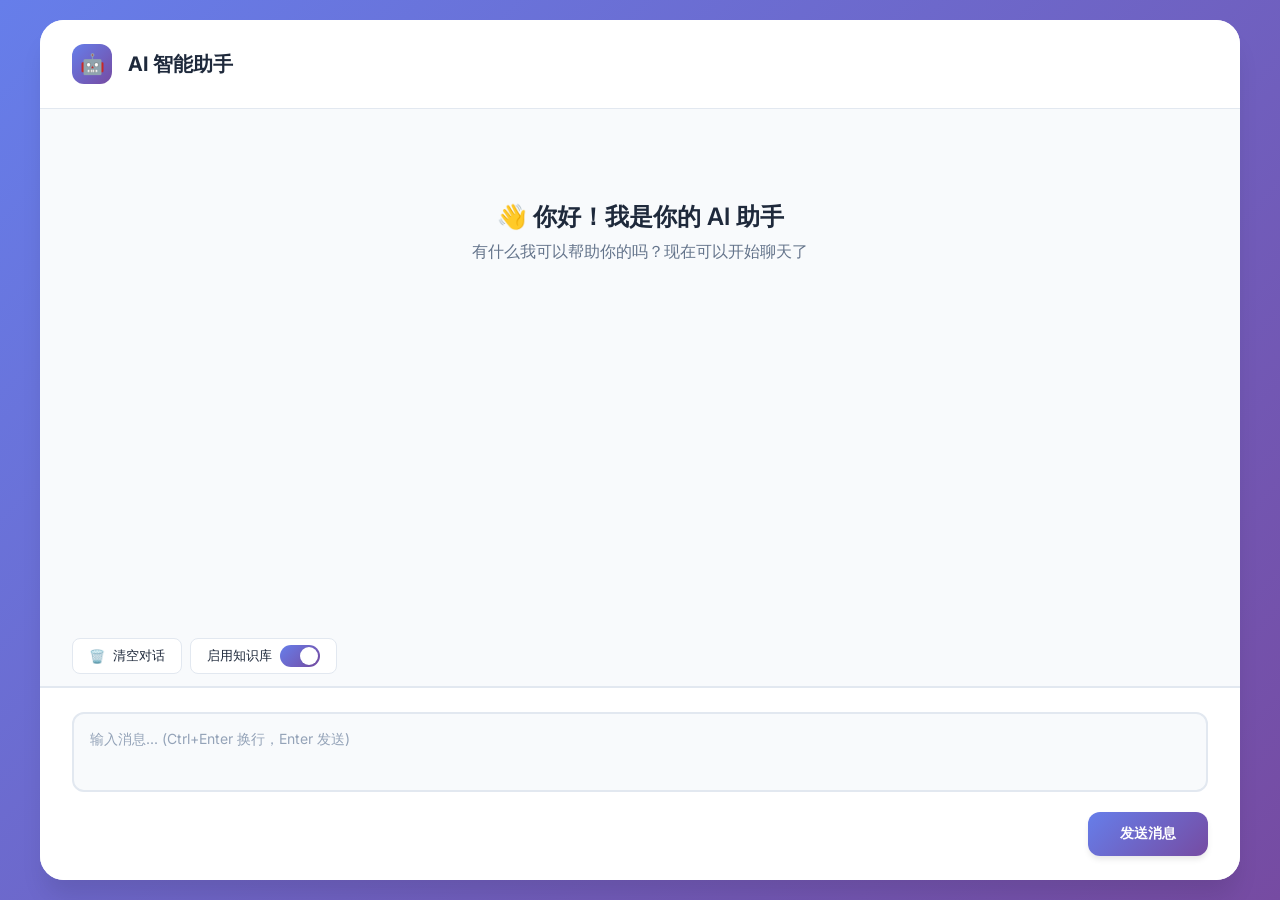
==== commit b741bd0e: "feat(chat): 添加聊天界面和相关配置功能 - 创建了 ChatRecord 数据记录类用于存储聊天消息 - 实现了完整的 ChatUiConfiguration 自动配置类 - 添加了支持向" ====
--- a/spring-ai-chat/src/main/resources/META-INF/resources/spring/ai/chat/index.html
+++ b/spring-ai-chat/src/main/resources/META-INF/resources/spring/ai/chat/index.html
@@ -378,8 +378,12 @@
         }
 
         @keyframes fadeIn {
-            from { opacity: 0; }
-            to { opacity: 1; }
+            from {
+                opacity: 0;
+            }
+            to {
+                opacity: 1;
+            }
         }
 
         .modal-content {
@@ -417,6 +421,35 @@
             font-size: 20px;
             font-weight: 600;
             color: var(--text-primary);
+        }
+
+        .modal-header-actions {
+            display: flex;
+            gap: 8px;
+            align-items: center;
+        }
+
+        .modal-action-btn {
+            padding: 8px 16px;
+            border: 2px solid var(--border-color);
+            background: var(--bg-secondary);
+            color: var(--text-primary);
+            border-radius: 8px;
+            font-size: 13px;
+            font-weight: 500;
+            cursor: pointer;
+            transition: all 0.2s;
+        }
+
+        .modal-action-btn:hover {
+            border-color: var(--primary-color);
+            background: linear-gradient(135deg, rgba(99, 102, 241, 0.1) 0%, rgba(118, 75, 162, 0.1) 100%);
+            color: var(--primary-color);
+            transform: translateY(-1px);
+        }
+
+        .modal-action-btn:active {
+            transform: translateY(0);
         }
 
         .close-button {
@@ -581,6 +614,62 @@
             color: var(--text-secondary);
         }
 
+        /* Toggle Switch */
+        .toggle-switch {
+            display: flex;
+            align-items: center;
+            gap: 8px;
+            padding: 0 16px;
+            height: 36px;
+            background: var(--bg-primary);
+            border: 1px solid var(--border-color);
+            border-radius: 8px;
+            cursor: pointer;
+            transition: all 0.2s;
+        }
+
+        .toggle-switch:hover {
+            border-color: var(--primary-color);
+            box-shadow: var(--shadow-sm);
+        }
+
+        .toggle-label {
+            font-size: 13px;
+            font-weight: 500;
+            color: var(--text-primary);
+            user-select: none;
+        }
+
+        .toggle-slider {
+            position: relative;
+            width: 40px;
+            height: 22px;
+            background: var(--border-color);
+            border-radius: 11px;
+            transition: all 0.3s;
+        }
+
+        .toggle-slider::after {
+            content: '';
+            position: absolute;
+            top: 2px;
+            left: 2px;
+            width: 18px;
+            height: 18px;
+            background: white;
+            border-radius: 50%;
+            transition: all 0.3s;
+            box-shadow: var(--shadow-sm);
+        }
+
+        .toggle-switch.active .toggle-slider {
+            background: linear-gradient(135deg, #667eea 0%, #764ba2 100%);
+        }
+
+        .toggle-switch.active .toggle-slider::after {
+            transform: translateX(18px);
+        }
+
         /* Skills Modal Specific */
         .skills-modal-layout {
             display: flex;
@@ -830,6 +919,10 @@
             <span>📄</span>
             <span>上传文件</span>
             <input type="file" id="file-input" accept="*/*" style="display: none;">
+        </button>
+        <button class="toolbar-btn toggle-switch active" id="rag-toggle" onclick="toggleRag()">
+            <span>启用知识库</span>
+            <div class="toggle-slider"></div>
         </button>
         <button class="toolbar-btn" id="repo-button" onclick="openModal()" style="display: none;">
             <span>📚</span>
@@ -884,6 +977,11 @@
         <div class="modal-content">
             <div class="modal-header">
                 <h3>工具选择</h3>
+                <div class="modal-header-actions">
+                    <button class="modal-action-btn" onclick="selectAllTools()">全选</button>
+                    <button class="modal-action-btn" onclick="deselectAllTools()">全不选</button>
+                    <button class="modal-action-btn" onclick="refreshTools()">刷新</button>
+                </div>
                 <div class="close-button" onclick="closeToolsModal()">&times;</div>
             </div>
             <div class="modal-body">
@@ -941,10 +1039,12 @@
     let answerText = "";
     let reasonAnswerTextContent = null;
     let reasonAnswerText = "";
+    let answerOriginTextContent = null;
     let selectedTools = [];
     let currentSelectedSkill = null;
     let skillParams = {};
-    let tools = []
+    let tools = [];
+    let enableRag = true;
 
     // Global functions
     window.send = send;
@@ -955,6 +1055,11 @@
     window.closeModal = closeModal;
     window.openToolsModal = openToolsModal;
     window.closeToolsModal = closeToolsModal;
+    window.selectAllTools = selectAllTools;
+    window.deselectAllTools = deselectAllTools;
+    window.refreshTools = refreshTools;
+    window.copyMarkdown = copyMarkdown;
+    window.downloadMarkdown = downloadMarkdown;
     window.loadKnowledgeData = loadKnowledgeData;
     window.deleteDocument = deleteDocument;
     window.openSkillsModal = openSkillsModal;
@@ -962,8 +1067,10 @@
     window.loadSkillsData = loadSkillsData;
     window.selectSkill = selectSkill;
     window.sendSkillRequest = sendSkillRequest;
-
-    document.addEventListener('DOMContentLoaded', () => {
+    window.toggleThinking = toggleThinking;
+    window.toggleRag = toggleRag;
+
+        document.addEventListener('DOMContentLoaded', () => {
         // Check upload feature
         fetch('/spring/ai/chat/upload')
             .then(response => {
@@ -974,6 +1081,7 @@
                 if (data) {
                     fileInputButton.style.display = 'flex';
                     repoButton.style.display = 'flex';
+                    document.getElementById('rag-toggle').style.display = 'flex';
                 }
             })
             .catch(_ => console.debug("不开启上传按钮"));
@@ -988,6 +1096,7 @@
                 console.log('工具列表:', data);
                 if (data && data.length > 0) {
                     tools = data;
+                    selectedTools = data.filter(tool => tool.defaultSelected).map(tool => tool.name);
                     document.getElementById('tools-button').style.display = 'flex';
                 }
             })
@@ -1042,7 +1151,7 @@
         let userItem = document.createElement('div');
         userItem.className = 'item item-right';
         userItem.innerHTML = `
-            <div class="bubble bubble-right">${marked.parse(message)}</div>
+            <div class="bubble bubble-right"><div style="margin: 16px">${marked.parse(message)}</div></div>
             <div class="avatar"><img src="${userImage}" alt="用户"/></div>
         `;
         mainContent.appendChild(userItem);
@@ -1064,12 +1173,22 @@
                         <div class="thinking-body" id="thinking-body-${id}"></div>
                     </div>
                 </div>
+                <div id="origin-${id}" style="display: none"></div>
                 <div id="${id}" style="margin: 16px"></div>
                 <div class="bubble-actions">
                     <button class="bubble-action-btn" onclick="window.copyMarkdown('${id}')">
                         <span>📋</span>
                         <span>复制</span>
                     </button>
+                    <button class="bubble-action-btn" onclick="window.copyMarkdown('origin-${id}')">
+                        <span>📋</span>
+                        <span>复制MD</span>
+                    </button>
+                    <button class="bubble-action-btn" onclick="window.downloadMarkdown('origin-${id}')">
+                        <span>💾</span>
+                        <span>下载MD</span>
+                    </button>
+                                    
                 </div>
             </div>
         `;
@@ -1077,7 +1196,7 @@
         scrollToBottom();
     }
 
-    window.toggleThinking = function (id) {
+    function toggleThinking (id) {
         const thinkingContent = document.getElementById(`thinking-content-${id}`);
         const arrow = document.getElementById(`arrow-${id}`);
 
@@ -1090,7 +1209,7 @@
         }
     };
 
-    window.copyMarkdown = function (id) {
+    function copyMarkdown(id) {
         const messageElement = document.getElementById(id);
         if (!messageElement) {
             showToast('消息未找到', 'error');
@@ -1112,6 +1231,43 @@
         });
     };
 
+    function downloadMarkdown (id) {
+        const originElement = document.getElementById(`${id}`);
+        if (!originElement) {
+            showToast('消息未找到', 'error');
+            return;
+        }
+
+        const markdownContent = originElement.textContent;
+
+        if (!markdownContent || markdownContent.trim() === '') {
+            showToast('没有可下载的内容', 'error');
+            return;
+        }
+
+        // 创建 Blob 对象
+        const blob = new Blob([markdownContent], { type: 'text/markdown;charset=utf-8' });
+        
+        // 创建下载链接
+        const url = URL.createObjectURL(blob);
+        const link = document.createElement('a');
+        link.href = url;
+        
+        // 生成文件名（使用时间戳）
+        const timestamp = new Date().toISOString().replace(/[:.]/g, '-').slice(0, -5);
+        link.download = `chat-${timestamp}.md`;
+        
+        // 触发下载
+        document.body.appendChild(link);
+        link.click();
+        
+        // 清理
+        document.body.removeChild(link);
+        URL.revokeObjectURL(url);
+        
+        showToast('下载成功！', 'success');
+    };
+
     function enableSendBtn() {
         textarea.disabled = false;
         sendBtn.disabled = false;
@@ -1152,6 +1308,7 @@
         buildBotMessage(id);
 
         answerTextContent = document.getElementById(id);
+        answerOriginTextContent = document.getElementById(`origin-${id}`);
         reasonAnswerTextContent = document.getElementById(`thinking-body-${id}`);
 
         const selectedToolNames = selectedTools;
@@ -1163,59 +1320,61 @@
                 'Content-Type': 'application/json',
                 'Accept': 'text/event-stream'
             },
-            body: JSON.stringify({message: text, conversationId: conversationId, tools: selectedToolNames}),
+            body: JSON.stringify({message: text, conversationId: conversationId, tools: selectedToolNames, enableRag: enableRag}),
         })
-        .then(response => {
-            if (!response.ok) throw new Error('Network response was not ok');
-            return response.body;
-        })
-        .then(body => {
-            const reader = body.getReader();
-            const decoder = new TextDecoder();
-            const parser = createParser({
-                onEvent: (event) => {
-                    // console.log('接收事件:', event);
-                    let data = JSON.parse(event.data);
-
-                    reasonAnswerText += data.reasoningContent;
-                    reasonAnswerTextContent.innerHTML = marked.parse(reasonAnswerText);
-
-                    answerText += data.content;
-                    answerTextContent.innerHTML = marked.parse(answerText);
-
-                    scrollToBottom();
+            .then(response => {
+                if (!response.ok) throw new Error('Network response was not ok');
+                return response.body;
+            })
+            .then(body => {
+                const reader = body.getReader();
+                const decoder = new TextDecoder();
+                const parser = createParser({
+                    onEvent: (event) => {
+                        // console.log('接收事件:', event);
+                        let data = JSON.parse(event.data);
+
+                        reasonAnswerText += data.reasoningContent;
+                        reasonAnswerTextContent.innerHTML = marked.parse(reasonAnswerText);
+
+                        answerText += data.content;
+                        answerTextContent.innerHTML = marked.parse(answerText);
+                        answerOriginTextContent.innerHTML = answerText;
+
+                        scrollToBottom();
+                    }
+                });
+
+                function read() {
+                    return reader.read().then(({done, value}) => {
+                        if (done) {
+                            console.log("接收完成");
+                            enableSendBtn();
+                            answerTextContent = null;
+                            answerText = "";
+                            reasonAnswerTextContent = null;
+                            reasonAnswerText = "";
+                            answerOriginTextContent = null;
+                            return;
+                        }
+
+                        const chunk = decoder.decode(value, {stream: true});
+                        // console.log("接收数据:", chunk);
+                        parser.feed(chunk);
+                        read();
+                    });
                 }
+
+                read();
+            })
+            .catch(error => {
+                answerTextContent.textContent += " 抱歉，发送消息失败。";
+                scrollToBottom();
+                answerTextContent = null;
+                reasonAnswerTextContent = null;
+                console.error('发送失败:', error);
+                enableSendBtn();
             });
-
-            function read() {
-                return reader.read().then(({done, value}) => {
-                    if (done) {
-                        console.log("接收完成");
-                        enableSendBtn();
-                        answerTextContent = null;
-                        answerText = "";
-                        reasonAnswerTextContent = null;
-                        reasonAnswerText = "";
-                        return;
-                    }
-
-                    const chunk = decoder.decode(value, { stream: true });
-                    // console.log("接收数据:", chunk);
-                    parser.feed(chunk);
-                    read();
-                });
-            }
-
-            read();
-        })
-        .catch(error => {
-            answerTextContent.textContent += " 抱歉，发送消息失败。";
-            scrollToBottom();
-            answerTextContent = null;
-            reasonAnswerTextContent = null;
-            console.error('发送失败:', error);
-            enableSendBtn();
-        });
     }
 
     function clearChat() {
@@ -1243,19 +1402,19 @@
             method: 'POST',
             body: formData,
         })
-        .then(response => {
-            if (!response.ok) throw new Error('Network response was not ok');
-            return response.json();
-        })
-        .then(data => {
-            if (data) {
-                showToast(`文档 "${file.name}" 上传成功！`, 'success');
-            }
-        })
-        .catch(error => {
-            console.error('上传失败:', error);
-            showToast('上传失败，请检查网络或联系管理员。', 'error');
-        });
+            .then(response => {
+                if (!response.ok) throw new Error('Network response was not ok');
+                return response.json();
+            })
+            .then(data => {
+                if (data) {
+                    showToast(`文档 "${file.name}" 上传成功！`, 'success');
+                }
+            })
+            .catch(error => {
+                console.error('上传失败:', error);
+                showToast('上传失败，请检查网络或联系管理员。', 'error');
+            });
     }
 
     fileInput.addEventListener('change', window.handleFileUpload);
@@ -1270,70 +1429,95 @@
     }
 
     function loadTools() {
-        toolsList.innerHTML = '<div style="padding: 20px; text-align: center; color: var(--text-muted);">加载中...</div>';
-
+        toolsList.innerHTML = '';
+
+        if (tools.length > 0) {
+            tools.forEach(tool => {
+                const toolDiv = document.createElement('div');
+                toolDiv.style.cssText = 'padding: 16px; margin-bottom: 12px; border: 2px solid var(--border-color); border-radius: 12px; display: flex; align-items: center; gap: 12px; transition: all 0.2s;';
+                toolDiv.onmouseover = () => {
+                    toolDiv.style.borderColor = 'var(--primary-color)';
+                    toolDiv.style.background = 'var(--bg-secondary)';
+                };
+                toolDiv.onmouseout = () => {
+                    toolDiv.style.borderColor = 'var(--border-color)';
+                    toolDiv.style.background = 'var(--bg-primary)';
+                };
+
+                const checkbox = document.createElement('input');
+                checkbox.type = 'checkbox';
+                checkbox.value = tool.name;
+                checkbox.checked = selectedTools.includes(tool.name);
+                checkbox.style.cssText = 'width: 18px; height: 18px; cursor: pointer;';
+                checkbox.addEventListener('change', (e) => {
+                    if (e.target.checked) {
+                        selectedTools.push(tool.name);
+                    } else {
+                        selectedTools = selectedTools.filter(t => t !== tool.name);
+                    }
+                });
+
+                const toolInfo = document.createElement('div');
+                toolInfo.style.cssText = 'flex: 1;';
+
+                const toolName = document.createElement('div');
+                toolName.textContent = tool.label || tool.title || tool.name;
+                toolName.style.cssText = 'font-weight: 600; font-size: 14px; color: var(--text-primary); margin-bottom: 4px;';
+
+                const toolDesc = document.createElement('div');
+                if (tool.description)
+                    toolDesc.textContent = `${tool.description}`;
+                else
+                    toolDesc.textContent = `${tool.name} (v${tool.version})`;
+                toolDesc.style.cssText = 'color: var(--text-muted); font-size: 12px;';
+
+                toolInfo.appendChild(toolName);
+                toolInfo.appendChild(toolDesc);
+
+                toolDiv.appendChild(checkbox);
+                toolDiv.appendChild(toolInfo);
+                toolsList.appendChild(toolDiv);
+            });
+        } else {
+            toolsList.innerHTML = '<div style="padding: 40px; text-align: center; color: var(--text-muted);">暂无可用工具</div>';
+        }
+    }
+
+    function selectAllTools() {
+        selectedTools = tools.map(tool => tool.name);
+        loadTools();
+        showToast('已全选所有工具', 'success');
+    }
+
+    function deselectAllTools() {
+        selectedTools = [];
+        loadTools();
+        showToast('已取消所有工具选择', 'success');
+    }
+
+    function refreshTools() {
         fetch('/spring/ai/chat/tools')
             .then(response => {
                 if (!response.ok) throw new Error('Network response was not ok');
                 return response.json();
             })
             .then(data => {
-                toolsList.innerHTML = '';
-
+                console.log('工具列表已刷新:', data);
                 if (data && data.length > 0) {
-                    data.forEach(tool => {
-                        const toolDiv = document.createElement('div');
-                        toolDiv.style.cssText = 'padding: 16px; margin-bottom: 12px; border: 2px solid var(--border-color); border-radius: 12px; display: flex; align-items: center; gap: 12px; transition: all 0.2s;';
-                        toolDiv.onmouseover = () => {
-                            toolDiv.style.borderColor = 'var(--primary-color)';
-                            toolDiv.style.background = 'var(--bg-secondary)';
-                        };
-                        toolDiv.onmouseout = () => {
-                            toolDiv.style.borderColor = 'var(--border-color)';
-                            toolDiv.style.background = 'var(--bg-primary)';
-                        };
-
-                        const checkbox = document.createElement('input');
-                        checkbox.type = 'checkbox';
-                        checkbox.value = tool.name;
-                        checkbox.checked = selectedTools.includes(tool.name);
-                        checkbox.style.cssText = 'width: 18px; height: 18px; cursor: pointer;';
-                        checkbox.addEventListener('change', (e) => {
-                            if (e.target.checked) {
-                                selectedTools.push(tool.name);
-                            } else {
-                                selectedTools = selectedTools.filter(t => t !== tool.name);
-                            }
-                        });
-
-                        const toolInfo = document.createElement('div');
-                        toolInfo.style.cssText = 'flex: 1;';
-
-                        const toolName = document.createElement('div');
-                        toolName.textContent = tool.label || tool.title || tool.name;
-                        toolName.style.cssText = 'font-weight: 600; font-size: 14px; color: var(--text-primary); margin-bottom: 4px;';
-
-                        const toolDesc = document.createElement('div');
-                        if (tool.description)
-                            toolDesc.textContent = `${tool.description}`;
-                        else
-                            toolDesc.textContent = `${tool.name} (v${tool.version})`;
-                        toolDesc.style.cssText = 'color: var(--text-muted); font-size: 12px;';
-
-                        toolInfo.appendChild(toolName);
-                        toolInfo.appendChild(toolDesc);
-
-                        toolDiv.appendChild(checkbox);
-                        toolDiv.appendChild(toolInfo);
-                        toolsList.appendChild(toolDiv);
-                    });
+                    tools = data;
+                    selectedTools = data.filter(tool => tool.defaultSelected).map(tool => tool.name);
+                    loadTools();
+                    showToast('工具列表已刷新', 'success');
                 } else {
-                    toolsList.innerHTML = '<div style="padding: 40px; text-align: center; color: var(--text-muted);">暂无可用工具</div>';
+                    tools = [];
+                    selectedTools = [];
+                    loadTools();
+                    showToast('暂无可用工具', 'success');
                 }
             })
             .catch(error => {
-                console.error('加载工具失败:', error);
-                toolsList.innerHTML = '<div style="padding: 40px; text-align: center; color: var(--error-color);">加载失败，请稍后重试</div>';
+                console.error('刷新工具列表失败:', error);
+                showToast('刷新失败，请稍后重试', 'error');
             });
     }
 
@@ -1388,7 +1572,7 @@
 
     function deleteDocument(docId, element) {
         if (confirm('确定要删除这个文档吗？')) {
-            fetch(`/spring/ai/chat/knowledge/${docId}`, { method: 'DELETE' })
+            fetch(`/spring/ai/chat/knowledge/${docId}`, {method: 'DELETE'})
                 .then(response => response.json())
                 .then(data => {
                     if (data) {
@@ -1533,10 +1717,10 @@
             skill.params.forEach(param => {
                 const paramGroup = document.createElement('div');
                 paramGroup.className = 'param-input-group';
-                
+
                 const requiredMark = param.required ? '<span style="color: var(--error-color); margin-left: 4px;">*</span>' : '';
                 const labelHtml = `<label class="param-label">${param.label}${requiredMark}</label>`;
-                
+
                 let inputHtml = '';
                 if (param.type === 'SELECT') {
                     inputHtml = `<select class="param-input" data-param="${param.name}" data-required="${param.required}">`;
@@ -1560,7 +1744,7 @@
                     const defaultValue = param.defaultValue || '';
                     inputHtml = `<input type="text" class="param-input" placeholder="${placeholder}" value="${defaultValue}" data-param="${param.name}" data-required="${param.required}">`;
                 }
-                
+
                 paramGroup.innerHTML = labelHtml + inputHtml;
 
                 const input = paramGroup.querySelector('.param-input');
@@ -1575,6 +1759,11 @@
                     if (param.defaultValue) {
                         skillParams[param.name] = param.defaultValue;
                     }
+                } else {
+                    // Initialize default value for TEXT and TEXT_AREA
+                    if (param.defaultValue) {
+                        skillParams[param.name] = param.defaultValue;
+                    }
                 }
 
                 paramsContainer.appendChild(paramGroup);
@@ -1631,10 +1820,23 @@
 
         closeSkillsModal();
         textarea.value = promptContent;
-        selectedTools = currentSelectedSkill.tools || [];
+        const addToolNames = currentSelectedSkill.tools.filter(name => !selectedTools.includes(name));
+        selectedTools  = [...selectedTools, ...addToolNames];
         send();
 
         // showToast('已应用技能模板', 'success');
+    }
+
+    function toggleRag() {
+        enableRag = !enableRag;
+        const ragToggle = document.getElementById('rag-toggle');
+        if (enableRag) {
+            ragToggle.classList.add('active');
+            showToast('RAG知识库已开启', 'success');
+        } else {
+            ragToggle.classList.remove('active');
+            showToast('RAG知识库已关闭', 'success');
+        }
     }
 </script>
 </body>
